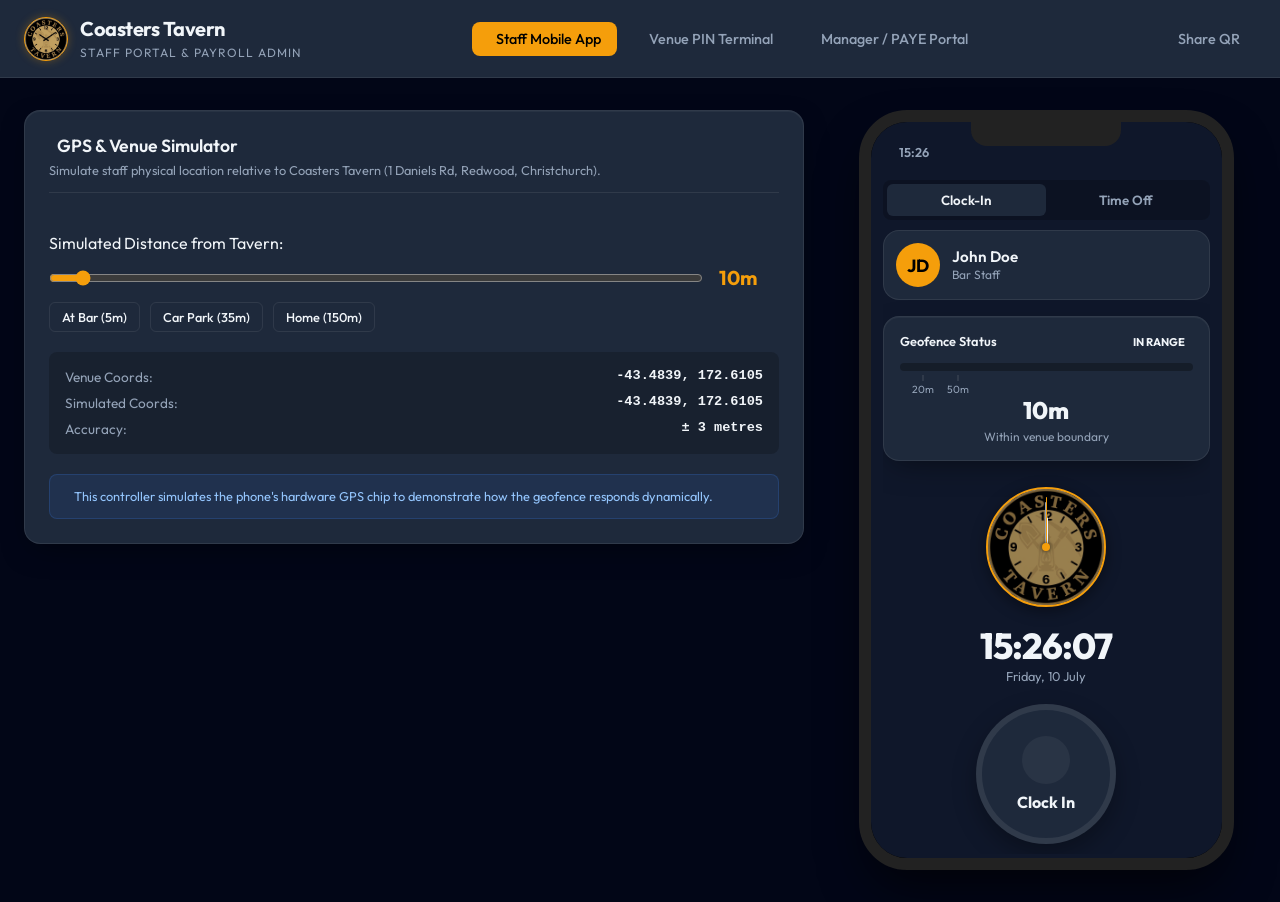
==== index.html @ 22254d17 "Deploy Option 1 logo with black bg, add logo_clean.jpg, and implement animated analog clock on mobil" ====
<!DOCTYPE html>
<html lang="en">
<head>
    <meta charset="UTF-8">
    <meta name="viewport" content="width=device-width, initial-scale=1.0">
    <title>Coasters Tavern - Shift Clock-In & PAYE Portal</title>
    <!-- Outfit Font for Modern Premium Feel -->
    <link rel="preconnect" href="https://fonts.googleapis.com">
    <link rel="preconnect" href="https://fonts.gstatic.com" crossorigin>
    <link href="https://fonts.googleapis.com/css2?family=Outfit:wght@300;400;500;600;700;800&display=swap" rel="stylesheet">
    <link rel="stylesheet" href="style.css">
    <!-- Lucide Icons for Clean Modern UI -->
    <script src="https://unpkg.com/lucide@latest"></script>
</head>
<body>
    <header class="app-header no-print">
        <div class="header-logo">
            <img src="logo.jpg" alt="Coasters Tavern Logo" class="header-logo-img">
            <div class="logo-text">
                <h1>Coasters Tavern</h1>
                <span>Staff Portal & Payroll Admin</span>
            </div>
        </div>
        <nav class="app-nav">
            <button class="nav-btn active" id="nav-btn-employee" onclick="switchView('employee')">
                <i data-lucide="smartphone"></i> Staff Mobile App
            </button>
            <button class="nav-btn" id="nav-btn-terminal" onclick="switchView('terminal')">
                <i data-lucide="tablet"></i> Venue PIN Terminal
            </button>
            <button class="nav-btn" id="nav-btn-admin" onclick="switchView('admin')">
                <i data-lucide="shield-check"></i> Manager / PAYE Portal
            </button>
        </nav>
        <div class="header-share">
            <button class="nav-btn btn-outline" id="share-btn" onclick="toggleShareQR(event)">
                <i data-lucide="qr-code"></i> Share QR
            </button>
            <div class="qr-dropdown card" id="share-qr-dropdown" style="display: none;">
                <h4>Portal QR Link</h4>
                <div class="qr-code-img-wrapper">
                    <img src="https://api.qrserver.com/v1/create-qr-code/?size=150x150&data=https://mrmegatronix.github.io/_ct-CLOCK/" alt="App QR Code">
                </div>
                <p>Scan to open portal on your mobile phone</p>
            </div>
        </div>
    </header>

    <main class="app-content">
        <!-- View 1: Staff Mobile App (Simulated Phone Viewport) -->
        <section id="employee-view" class="view-panel active no-print">
            <div class="simulation-layout">
                <!-- Left side: Simulation Controls -->
                <div class="sim-controls card">
                    <div class="card-header">
                        <h3><i data-lucide="sliders"></i> GPS & Venue Simulator</h3>
                        <p>Simulate staff physical location relative to Coasters Tavern (1 Daniels Rd, Redwood, Christchurch).</p>
                    </div>
                    <div class="control-group">
                        <label for="distance-slider">Simulated Distance from Tavern:</label>
                        <div class="slider-wrapper">
                            <input type="range" id="distance-slider" min="0" max="250" value="10" oninput="updateSimulatedLocation(this.value)">
                            <span id="slider-val">10m</span>
                        </div>
                        <div class="quick-positions">
                            <button class="btn btn-sm btn-outline" onclick="setQuickPosition(5)">At Bar (5m)</button>
                            <button class="btn btn-sm btn-outline" onclick="setQuickPosition(35)">Car Park (35m)</button>
                            <button class="btn btn-sm btn-outline" onclick="setQuickPosition(150)">Home (150m)</button>
                        </div>
                    </div>
                    <div class="location-details">
                        <div class="detail-row">
                            <span class="label">Venue Coords:</span>
                            <span class="value">-43.4839, 172.6105</span>
                        </div>
                        <div class="detail-row">
                            <span class="label">Simulated Coords:</span>
                            <span class="value" id="sim-coords">-43.4839, 172.6105</span>
                        </div>
                        <div class="detail-row">
                            <span class="label">Accuracy:</span>
                            <span class="value">± 3 metres</span>
                        </div>
                    </div>
                    <div class="sim-notice">
                        <i data-lucide="info"></i>
                        <p>This controller simulates the phone's hardware GPS chip to demonstrate how the geofence responds dynamically.</p>
                    </div>
                </div>

                <!-- Right side: Mobile Mockup -->
                <div class="phone-mockup">
                    <div class="phone-notch"></div>
                    <div class="phone-screen">
                        <div class="phone-header">
                            <span class="time-widget" id="phone-time">15:26</span>
                            <div class="status-icons">
                                <i data-lucide="wifi"></i>
                                <i data-lucide="battery"></i>
                            </div>
                        </div>

                        <!-- Phone Sub-views: Clock In vs Holiday Requests -->
                        <div class="phone-sub-nav">
                            <button class="sub-nav-btn active" id="sub-nav-clock" onclick="switchPhoneSubView('clock')">Clock-In</button>
                            <button class="sub-nav-btn" id="sub-nav-holiday" onclick="switchPhoneSubView('holiday')">Time Off</button>
                        </div>

                        <div class="phone-body">
                            <!-- Phone Subview: Clock In -->
                            <div id="phone-clock-subview" class="phone-sub-panel active">
                                <div class="profile-card">
                                    <div class="avatar">JD</div>
                                    <div class="profile-info">
                                        <h4>John Doe</h4>
                                        <p>Bar Staff</p>
                                    </div>
                                </div>

                                <!-- Dynamic Distance Indicator -->
                                <div class="distance-gauge card">
                                    <div class="gauge-header">
                                        <span>Geofence Status</span>
                                        <span class="badge" id="gauge-badge">In Range</span>
                                    </div>
                                    <div class="gauge-bar-container">
                                        <div class="gauge-bar" id="gauge-bar"></div>
                                        <div class="gauge-marker" style="left: 8%;">
                                            <span class="marker-label">20m</span>
                                        </div>
                                        <div class="gauge-marker" style="left: 20%;">
                                            <span class="marker-label">50m</span>
                                        </div>
                                    </div>
                                    <div class="distance-readout">
                                        <span class="distance-val" id="distance-readout-val">10m</span>
                                        <span class="distance-desc" id="distance-readout-desc">Within venue boundary</span>
                                    </div>
                                </div>

                                <!-- Main Clock Action -->
                                <div class="clock-action-container">
                                    <div class="analog-clock-wrapper">
                                        <div class="analog-clock">
                                            <img src="logo_clean.jpg" alt="Clock Face" class="analog-clock-face">
                                            <div class="analog-hand analog-hand-hour"></div>
                                            <div class="analog-hand analog-hand-minute"></div>
                                            <div class="analog-hand analog-hand-second"></div>
                                            <div class="analog-center"></div>
                                        </div>
                                    </div>
                                    <div class="digital-clock" id="live-time">15:26:07</div>
                                    <div class="digital-date" id="live-date">Friday, 10 July</div>
                                    
                                    <button class="btn-clock" id="clock-btn" onclick="toggleClock()">
                                        <div class="clock-icon-wrapper">
                                            <i data-lucide="power" size="32"></i>
                                        </div>
                                        <span id="clock-btn-text">Clock In</span>
                                    </button>

                                    <div class="shift-timer-display" id="shift-timer-display" style="display: none;">
                                        Shift Duration: <span id="shift-duration-val">00:00:00</span>
                                        <div class="break-controls" id="break-controls" style="margin-top: 10px;">
                                            <button class="btn btn-sm btn-outline" id="break-btn" onclick="toggleBreak()">
                                                <i data-lucide="coffee"></i> <span id="break-btn-text">Start Break</span>
                                            </button>
                                        </div>
                                    </div>
                                </div>

                                <!-- QR Code Sign-on Bypass -->
                                <div class="qr-bypass-section card" id="qr-bypass-card" style="display: none;">
                                    <div class="qr-bypass-header">
                                        <i data-lucide="qr-code"></i>
                                        <div>
                                            <h5>Location Flagged</h5>
                                            <p>Scan Tavern Bar QR to authorize clock-in</p>
                                        </div>
                                    </div>
                                    <button class="btn btn-sm btn-primary btn-block" onclick="simulateQRScan()">
                                        Scan Venue QR Code
                                    </button>
                                </div>
                            </div>

                            <!-- Phone Subview: Holiday Requests -->
                            <div id="phone-holiday-subview" class="phone-sub-panel">
                                <div class="phone-subview-header">
                                    <h3>Request Time Off</h3>
                                </div>
                                <form id="holiday-form" onsubmit="submitHolidayRequest(event)">
                                    <div class="form-group">
                                        <label for="holiday-start">Start Date</label>
                                        <input type="date" id="holiday-start" required min="2026-07-10">
                                    </div>
                                    <div class="form-group">
                                        <label for="holiday-end">End Date</label>
                                        <input type="date" id="holiday-end" required min="2026-07-10">
                                    </div>
                                    <div class="form-group">
                                        <label for="holiday-type">Leave Type</label>
                                        <select id="holiday-type">
                                            <option value="Annual Leave">Annual Leave</option>
                                            <option value="Sick Leave">Sick Leave</option>
                                            <option value="Unpaid Leave">Unpaid Leave</option>
                                        </select>
                                    </div>
                                    <div class="form-group">
                                        <label for="holiday-reason">Reason (Optional)</label>
                                        <textarea id="holiday-reason" rows="2" placeholder="Describe leave details..."></textarea>
                                    </div>
                                    <button type="submit" class="btn btn-primary btn-block">Submit Request</button>
                                </form>

                                <div class="phone-requests-list-container">
                                    <h4>Your Requests</h4>
                                    <div id="phone-requests-list" class="requests-list">
                                        <!-- Dynamic items -->
                                    </div>
                                </div>
                            </div>
                        </div>
                    </div>
                </div>
            </div>
        </section>

        <!-- View 2: Venue PIN Terminal (Phoneless Staff) -->
        <section id="terminal-view" class="view-panel no-print">
            <div class="terminal-container card">
                <div class="terminal-header">
                    <div class="terminal-logo">
                        <i data-lucide="tablet"></i>
                        <div>
                            <h2>Coasters Tavern</h2>
                            <span>Wall Terminal Clock-In</span>
                        </div>
                    </div>
                    <div class="terminal-status">
                        <span class="badge badge-success"><i data-lucide="check-circle-2"></i> Fixed Geofence Verified</span>
                    </div>
                </div>

                <div class="terminal-layout">
                    <!-- Keypad Input Area -->
                    <div class="keypad-section">
                        <div class="pin-display">
                            <input type="password" id="pin-input" readonly placeholder="ENTER PIN">
                        </div>
                        <div class="keypad-grid">
                            <button class="key-btn" onclick="appendPin('1')">1</button>
                            <button class="key-btn" onclick="appendPin('2')">2</button>
                            <button class="key-btn" onclick="appendPin('3')">3</button>
                            <button class="key-btn" onclick="appendPin('4')">4</button>
                            <button class="key-btn" onclick="appendPin('5')">5</button>
                            <button class="key-btn" onclick="appendPin('6')">6</button>
                            <button class="key-btn" onclick="appendPin('7')">7</button>
                            <button class="key-btn" onclick="appendPin('8')">8</button>
                            <button class="key-btn" onclick="appendPin('9')">9</button>
                            <button class="key-btn danger" onclick="clearPin()">C</button>
                            <button class="key-btn" onclick="appendPin('0')">0</button>
                            <button class="key-btn success" onclick="submitPin()"><i data-lucide="arrow-right"></i></button>
                        </div>
                    </div>

                    <!-- Right Side: Active Terminal Status / Roster -->
                    <div class="terminal-info">
                        <h3>Employee Quick Reference PINs</h3>
                        <div class="pin-reference-list" id="pin-ref-list">
                            <!-- Dynamic items -->
                        </div>
                        <div id="terminal-feedback" class="terminal-feedback">
                            <!-- Feedback alert message -->
                        </div>
                    </div>
                </div>
            </div>
        </section>

        <!-- View 3: Manager / PAYE Portal -->
        <section id="admin-view" class="view-panel">
            <!-- Summary Stats (No Print) -->
            <div class="stats-row no-print">
                <div class="stat-card card">
                    <div class="stat-icon info"><i data-lucide="users"></i></div>
                    <div class="stat-content">
                        <span class="stat-label">On Shift Now</span>
                        <h2 id="stat-on-shift">0</h2>
                    </div>
                </div>
                <div class="stat-card card text-danger">
                    <div class="stat-icon warning" id="stat-flagged-icon"><i data-lucide="alert-triangle"></i></div>
                    <div class="stat-content">
                        <span class="stat-label">Red Flagged Shifts</span>
                        <h2 id="stat-flagged">0</h2>
                    </div>
                </div>
                <div class="stat-card card">
                    <div class="stat-icon success"><i data-lucide="calendar"></i></div>
                    <div class="stat-content">
                        <span class="stat-label">Pending Holidays</span>
                        <h2 id="stat-holidays">0</h2>
                    </div>
                </div>
            </div>

            <!-- Tabbed Panel in Admin -->
            <div class="admin-tabs-container card">
                <div class="admin-tabs no-print">
                    <button class="admin-tab-btn active" id="tab-paye" onclick="switchAdminTab('paye')"><i data-lucide="dollar-sign"></i> PAYE Weekly Summary</button>
                    <button class="admin-tab-btn" id="tab-logs" onclick="switchAdminTab('logs')"><i data-lucide="history"></i> Geofence Clock-In Logs</button>
                    <button class="admin-tab-btn" id="tab-holidays" onclick="switchAdminTab('holidays')"><i data-lucide="calendar"></i> Holiday Approvals</button>
                </div>

                <!-- Admin Tab Content 1: PAYE Summary (Printable) -->
                <div id="admin-paye-panel" class="admin-tab-panel active">
                    <div class="panel-header no-print">
                        <div>
                            <h3>PAYE Employee Weekly Timesheet Summary</h3>
                            <p>End of week report showing aggregated regular and overtime hours, gross earnings, and PAYE tax deductions.</p>
                        </div>
                        <div class="actions">
                            <button class="btn btn-outline" onclick="window.print()"><i data-lucide="printer"></i> PDF Summary</button>
                            <button class="btn btn-primary" onclick="exportToCSV()"><i data-lucide="download"></i> Export CSV</button>
                        </div>
                    </div>

                    <!-- Printable Invoice Header -->
                    <div class="print-only-header">
                        <h2>Coasters Tavern - PAYE Payroll Summary</h2>
                        <p><strong>Location:</strong> 1 Daniels Road Redwood, Christchurch, New Zealand</p>
                        <p><strong>Report Date:</strong> Friday, 10 July 2026</p>
                        <hr>
                    </div>

                    <div class="table-responsive">
                        <table class="report-table" id="paye-table">
                            <thead>
                                <tr>
                                    <th>Employee</th>
                                    <th>Role</th>
                                    <th>Clock-In Method</th>
                                    <th>Normal Hours</th>
                                    <th>Overtime (1.5x)</th>
                                    <th>Total Hours</th>
                                    <th>Gross Pay ($)</th>
                                    <th>PAYE Tax ($)</th>
                                    <th>Net Pay ($)</th>
                                </tr>
                            </thead>
                            <tbody id="paye-table-body">
                                <!-- Dynamic rows -->
                            </tbody>
                        </table>
                    </div>
                </div>

                <!-- Admin Tab Content 2: Geofence Logs -->
                <div id="admin-logs-panel" class="admin-tab-panel">
                    <div class="panel-header no-print">
                        <div>
                            <h3>Geofence Clock-In Logs</h3>
                            <p>Chronological audit log of all clock-in attempts and their GPS accuracy verification status.</p>
                        </div>
                    </div>
                    <div class="table-responsive">
                        <table class="report-table">
                            <thead>
                                <tr>
                                    <th>Date</th>
                                    <th>Employee</th>
                                    <th>Event</th>
                                    <th>Method</th>
                                    <th>Distance</th>
                                    <th>Coordinates</th>
                                    <th>Geofence Status</th>
                                    <th>Actions</th>
                                </tr>
                            </thead>
                            <tbody id="logs-table-body">
                                <!-- Dynamic rows -->
                            </tbody>
                        </table>
                    </div>
                </div>

                <!-- Admin Tab Content 3: Holiday Approvals -->
                <div id="admin-holidays-panel" class="admin-tab-panel">
                    <div class="panel-header no-print">
                        <div>
                            <h3>Staff Leave Requests</h3>
                            <p>Approve or deny submitted staff holiday, sick, and unpaid leave requests.</p>
                        </div>
                    </div>
                    <div class="table-responsive">
                        <table class="report-table">
                            <thead>
                                <tr>
                                    <th>Submit Date</th>
                                    <th>Employee</th>
                                    <th>Role</th>
                                    <th>Leave Type</th>
                                    <th>Dates</th>
                                    <th>Total Days</th>
                                    <th>Reason</th>
                                    <th>Status</th>
                                    <th class="no-print">Approval Action</th>
                                </tr>
                            </thead>
                            <tbody id="holidays-table-body">
                                <!-- Dynamic rows -->
                            </tbody>
                        </table>
                    </div>
                </div>
            </div>
        </section>
    </main>

    <!-- Scanner Mock Modal Overlay -->
    <div id="qr-modal" class="modal no-print">
        <div class="modal-content">
            <div class="modal-header">
                <h3>Scanning Venue QR Code...</h3>
                <button class="close-btn" onclick="closeQRModal()">&times;</button>
            </div>
            <div class="modal-body text-center">
                <div class="qr-camera-feed">
                    <div class="scanner-laser"></div>
                    <i data-lucide="qr-code" size="80" class="qr-placeholder"></i>
                </div>
                <p>Align the Coasters Tavern Counter QR code within the frame to authorize clock-in.</p>
                <div class="alert alert-success" id="qr-success-message" style="display: none;">
                    <i data-lucide="check-circle-2"></i> QR Code Successfully Scanned! Location Verified.
                </div>
            </div>
        </div>
    </div>

    <!-- Main Logic script -->
    <script src="app.js"></script>
</body>
</html>
---- style.css ----
/* ==========================================================================
   Coasters Tavern Shift Clock-in Style Sheets (Premium Vanilla CSS)
   ========================================================================== */

/* Design Tokens & Theme Variables */
:root {
    --font-sans: 'Outfit', -apple-system, BlinkMacSystemFont, "Segoe UI", Roboto, sans-serif;
    
    /* Tavern Color Palette */
    --color-bg-main: #0f172a;       /* Deep Slate Blue */
    --color-bg-card: #1e293b;       /* Medium Slate */
    --color-bg-darker: #020617;     /* Almost Black */
    --color-text-main: #f1f5f9;     /* Off White */
    --color-text-muted: #94a3b8;    /* Slate Gray */
    
    /* Branding Accent (Tavern Amber/Gold) */
    --color-primary: #f59e0b;       /* Amber Gold */
    --color-primary-hover: #d97706; /* Darker Gold */
    --color-primary-rgb: 245, 158, 11;
    
    /* Status Colors */
    --color-success: #10b981;       /* Emerald (Green for <= 20m) */
    --color-warning: #f97316;       /* Orange (for 21m - 50m) */
    --color-danger: #ef4444;        /* Rose Red (for > 50m) */
    --color-info: #3b82f6;          /* Blue */
    
    /* Borders & Shadows */
    --border-radius-sm: 8px;
    --border-radius-md: 16px;
    --border-radius-lg: 24px;
    --border-radius-xl: 36px;
    --border-color: rgba(255, 255, 255, 0.08);
    --shadow-premium: 0 10px 30px -10px rgba(0, 0, 0, 0.5), 
                      0 1px 1px 0 rgba(255, 255, 255, 0.05) inset;
}

/* Global Reset */
* {
    box-sizing: border-box;
    margin: 0;
    padding: 0;
}

body {
    font-family: var(--font-sans);
    background-color: var(--color-bg-darker);
    color: var(--color-text-main);
    min-height: 100vh;
    display: flex;
    flex-direction: column;
    overflow-x: hidden;
}

/* Typography */
h1, h2, h3, h4, h5, h6 {
    font-weight: 600;
    line-height: 1.25;
}

p {
    color: var(--color-text-muted);
    font-size: 0.95rem;
    line-height: 1.5;
}

/* Buttons */
.btn {
    display: inline-flex;
    align-items: center;
    justify-content: center;
    gap: 8px;
    font-family: var(--font-sans);
    font-weight: 500;
    font-size: 0.9rem;
    padding: 10px 20px;
    border-radius: var(--border-radius-sm);
    border: none;
    cursor: pointer;
    transition: all 0.2s cubic-bezier(0.4, 0, 0.2, 1);
}

.btn-primary {
    background-color: var(--color-primary);
    color: #000;
}

.btn-primary:hover {
    background-color: var(--color-primary-hover);
    transform: translateY(-1px);
}

.btn-outline {
    background-color: transparent;
    color: var(--color-text-main);
    border: 1px solid var(--border-color);
}

.btn-outline:hover {
    background-color: rgba(255, 255, 255, 0.05);
    border-color: var(--color-text-muted);
}

.btn-block {
    width: 100%;
}

.btn-sm {
    padding: 6px 12px;
    font-size: 0.8rem;
    border-radius: 6px;
}

/* Forms */
.form-group {
    margin-bottom: 16px;
}

.form-group label {
    display: block;
    font-size: 0.85rem;
    font-weight: 500;
    color: var(--color-text-muted);
    margin-bottom: 6px;
}

.form-group input, 
.form-group select, 
.form-group textarea {
    width: 100%;
    background-color: rgba(0, 0, 0, 0.2);
    border: 1px solid var(--border-color);
    border-radius: var(--border-radius-sm);
    color: var(--color-text-main);
    padding: 10px 14px;
    font-family: var(--font-sans);
    font-size: 0.95rem;
    transition: border-color 0.2s;
}

.form-group input:focus, 
.form-group select:focus, 
.form-group textarea:focus {
    outline: none;
    border-color: var(--color-primary);
}

/* Header & Navigation */
.app-header {
    background-color: var(--color-bg-card);
    border-bottom: 1px solid var(--border-color);
    padding: 16px 24px;
    display: flex;
    align-items: center;
    justify-content: space-between;
    position: sticky;
    top: 0;
    z-index: 100;
}

.header-logo {
    display: flex;
    align-items: center;
    gap: 12px;
}

.header-logo-img {
    width: 44px;
    height: 44px;
    border-radius: 50%;
    border: 1.5px solid var(--color-primary);
    object-fit: cover;
    box-shadow: 0 0 10px rgba(245, 158, 11, 0.3);
}

.logo-text h1 {
    font-size: 1.25rem;
    font-weight: 700;
    letter-spacing: -0.5px;
}

.logo-text span {
    font-size: 0.75rem;
    color: var(--color-text-muted);
    text-transform: uppercase;
    letter-spacing: 1px;
}

.app-nav {
    display: flex;
    gap: 8px;
}

.nav-btn {
    background: transparent;
    border: none;
    color: var(--color-text-muted);
    font-family: var(--font-sans);
    font-weight: 500;
    font-size: 0.9rem;
    padding: 8px 16px;
    border-radius: var(--border-radius-sm);
    cursor: pointer;
    display: flex;
    align-items: center;
    gap: 8px;
    transition: all 0.2s;
}

.nav-btn:hover {
    color: var(--color-text-main);
    background-color: rgba(255, 255, 255, 0.04);
}

.nav-btn.active {
    color: #000;
    background-color: var(--color-primary);
}

/* Main Layout Grid */
.app-content {
    flex: 1;
    padding: 32px 24px;
    max-width: 1400px;
    width: 100%;
    margin: 0 auto;
}

/* Panels */
.view-panel {
    display: none;
}

.view-panel.active {
    display: block;
    animation: fadeIn 0.4s ease-out;
}

@keyframes fadeIn {
    from { opacity: 0; transform: translateY(10px); }
    to { opacity: 1; transform: translateY(0); }
}

/* Card Styling */
.card {
    background-color: var(--color-bg-card);
    border: 1px solid var(--border-color);
    border-radius: var(--border-radius-md);
    padding: 24px;
    box-shadow: var(--shadow-premium);
}

.card-header {
    margin-bottom: 20px;
    border-bottom: 1px solid var(--border-color);
    padding-bottom: 12px;
}

.card-header h3 {
    display: flex;
    align-items: center;
    gap: 8px;
    font-size: 1.1rem;
}

.card-header p {
    font-size: 0.8rem;
    margin-top: 4px;
}

/* ==========================================================================
   VIEW 1: STAFF MOBILE SIMULATOR
   ========================================================================== */
.simulation-layout {
    display: grid;
    grid-template-columns: 1fr 420px;
    gap: 32px;
    align-items: start;
}

@media (max-width: 900px) {
    .simulation-layout {
        grid-template-columns: 1fr;
    }
}

/* Left side simulation controls */
.sim-controls {
    display: flex;
    flex-direction: column;
    gap: 20px;
}

.slider-wrapper {
    display: flex;
    align-items: center;
    gap: 16px;
    margin: 12px 0;
}

.slider-wrapper input[type="range"] {
    flex: 1;
    accent-color: var(--color-primary);
    cursor: pointer;
}

#slider-val {
    font-size: 1.25rem;
    font-weight: 700;
    min-width: 60px;
    color: var(--color-primary);
}

.quick-positions {
    display: flex;
    gap: 10px;
}

.location-details {
    background-color: rgba(0, 0, 0, 0.2);
    border-radius: var(--border-radius-sm);
    padding: 16px;
    display: flex;
    flex-direction: column;
    gap: 8px;
}

.detail-row {
    display: flex;
    justify-content: space-between;
    font-size: 0.85rem;
}

.detail-row .label {
    color: var(--color-text-muted);
}

.detail-row .value {
    font-family: monospace;
    font-weight: 600;
}

.sim-notice {
    display: flex;
    gap: 12px;
    background-color: rgba(59, 130, 246, 0.1);
    border: 1px solid rgba(59, 130, 246, 0.2);
    padding: 12px;
    border-radius: var(--border-radius-sm);
    color: #93c5fd;
    font-size: 0.8rem;
}

.sim-notice p {
    color: #93c5fd;
    font-size: 0.8rem;
}

/* Phone Viewport Container */
.phone-mockup {
    width: 375px;
    height: 760px;
    background-color: #000;
    border: 12px solid #222;
    border-radius: 48px;
    box-shadow: 0 25px 50px -12px rgba(0, 0, 0, 0.7);
    margin: 0 auto;
    position: relative;
    overflow: hidden;
    display: flex;
    flex-direction: column;
}

.phone-notch {
    position: absolute;
    top: 0;
    left: 50%;
    transform: translateX(-50%);
    width: 150px;
    height: 24px;
    background-color: #222;
    border-bottom-left-radius: 16px;
    border-bottom-right-radius: 16px;
    z-index: 10;
}

.phone-screen {
    flex: 1;
    background-color: var(--color-bg-main);
    display: flex;
    flex-direction: column;
    padding: 12px;
    font-size: 14px;
}

.phone-header {
    height: 36px;
    display: flex;
    justify-content: space-between;
    align-items: center;
    padding: 0 16px;
    color: var(--color-text-muted);
    font-size: 0.8rem;
    font-weight: 600;
}

.status-icons {
    display: flex;
    gap: 6px;
}

/* Sub Navigation inside Phone */
.phone-sub-nav {
    display: grid;
    grid-template-columns: 1fr 1fr;
    background-color: rgba(0, 0, 0, 0.2);
    border-radius: var(--border-radius-sm);
    padding: 4px;
    margin: 10px 0;
}

.sub-nav-btn {
    background: transparent;
    border: none;
    color: var(--color-text-muted);
    font-family: var(--font-sans);
    font-weight: 600;
    padding: 8px;
    border-radius: 6px;
    cursor: pointer;
    transition: all 0.2s;
}

.sub-nav-btn.active {
    background-color: var(--color-bg-card);
    color: var(--color-text-main);
}

.phone-body {
    flex: 1;
    overflow-y: auto;
    display: flex;
    flex-direction: column;
    gap: 16px;
}

/* Hide scrollbars inside phone screen */
.phone-body::-webkit-scrollbar {
    display: none;
}

.phone-sub-panel {
    display: none;
    flex-direction: column;
    gap: 16px;
    height: 100%;
}

.phone-sub-panel.active {
    display: flex;
    animation: fadeIn 0.2s ease-out;
}

/* Profile header in phone */
.profile-card {
    display: flex;
    align-items: center;
    gap: 12px;
    background-color: var(--color-bg-card);
    border-radius: var(--border-radius-md);
    padding: 12px;
    border: 1px solid var(--border-color);
}

.avatar {
    width: 44px;
    height: 44px;
    border-radius: 50%;
    background-color: var(--color-primary);
    color: #000;
    font-weight: 700;
    font-size: 1.1rem;
    display: flex;
    align-items: center;
    justify-content: center;
}

.profile-info h4 {
    font-size: 0.95rem;
}

.profile-info p {
    font-size: 0.75rem;
}

/* Geofence Status Meter */
.distance-gauge {
    padding: 16px;
}

.gauge-header {
    display: flex;
    justify-content: space-between;
    font-size: 0.8rem;
    font-weight: 600;
    margin-bottom: 12px;
}

.badge {
    padding: 2px 8px;
    border-radius: 12px;
    font-size: 0.7rem;
    text-transform: uppercase;
    font-weight: 700;
}

.badge-success { background-color: rgba(16, 185, 129, 0.2); color: var(--color-success); }
.badge-warning { background-color: rgba(249, 115, 22, 0.2); color: var(--color-warning); }
.badge-danger { background-color: rgba(239, 68, 68, 0.2); color: var(--color-danger); }

.gauge-bar-container {
    height: 8px;
    background-color: rgba(0, 0, 0, 0.3);
    border-radius: 4px;
    position: relative;
    margin-bottom: 24px;
}

.gauge-bar {
    height: 100%;
    width: 10%; /* dynamic */
    border-radius: 4px;
    transition: width 0.3s cubic-bezier(0.4, 0, 0.2, 1), background-color 0.3s;
}

.gauge-marker {
    position: absolute;
    top: 12px;
    transform: translateX(-50%);
    width: 2px;
    height: 6px;
    background-color: var(--border-color);
}

.marker-label {
    position: absolute;
    top: 8px;
    left: 50%;
    transform: translateX(-50%);
    font-size: 0.65rem;
    color: var(--color-text-muted);
}

.distance-readout {
    display: flex;
    flex-direction: column;
    align-items: center;
    gap: 4px;
}

.distance-val {
    font-size: 1.5rem;
    font-weight: 800;
}

.distance-desc {
    font-size: 0.75rem;
    color: var(--color-text-muted);
}

/* Clock In Button Actions */
.clock-action-container {
    display: flex;
    flex-direction: column;
    align-items: center;
    margin: 10px 0;
}

.digital-clock {
    font-size: 2.25rem;
    font-weight: 800;
    letter-spacing: -1px;
}

.digital-date {
    font-size: 0.8rem;
    color: var(--color-text-muted);
    margin-bottom: 20px;
}

.btn-clock {
    width: 140px;
    height: 140px;
    border-radius: 50%;
    background-color: var(--color-bg-card);
    border: 6px solid var(--border-color);
    color: var(--color-text-main);
    font-family: var(--font-sans);
    font-weight: 700;
    font-size: 1rem;
    cursor: pointer;
    display: flex;
    flex-direction: column;
    align-items: center;
    justify-content: center;
    gap: 8px;
    box-shadow: 0 10px 25px rgba(0,0,0,0.3);
    transition: all 0.3s cubic-bezier(0.4, 0, 0.2, 1);
}

.clock-icon-wrapper {
    display: flex;
    align-items: center;
    justify-content: center;
    width: 48px;
    height: 48px;
    border-radius: 50%;
    background-color: rgba(255,255,255,0.05);
    transition: all 0.3s;
}

.btn-clock:hover {
    transform: scale(1.04);
}

.btn-clock.active {
    border-color: var(--color-success);
    box-shadow: 0 0 30px rgba(16, 185, 129, 0.2);
}

.btn-clock.active .clock-icon-wrapper {
    background-color: rgba(16, 185, 129, 0.15);
    color: var(--color-success);
}

.btn-clock.flagged {
    border-color: var(--color-danger);
    box-shadow: 0 0 30px rgba(239, 68, 68, 0.2);
}

.btn-clock.flagged .clock-icon-wrapper {
    background-color: rgba(239, 68, 68, 0.15);
    color: var(--color-danger);
}

.shift-timer-display {
    margin-top: 16px;
    font-size: 0.8rem;
    color: var(--color-text-muted);
}

.shift-timer-display span {
    color: var(--color-text-main);
    font-weight: 600;
}

/* QR Bypass Card styling */
.qr-bypass-section {
    padding: 12px;
    border: 1px dashed var(--color-danger);
    background-color: rgba(239, 68, 68, 0.03);
}

.qr-bypass-header {
    display: flex;
    gap: 12px;
    align-items: center;
    margin-bottom: 12px;
    color: var(--color-danger);
}

.qr-bypass-header h5 {
    font-size: 0.85rem;
}

.qr-bypass-header p {
    font-size: 0.7rem;
    color: var(--color-text-muted);
}

/* Phone view headers & items */
.phone-subview-header {
    margin-top: 8px;
}

.requests-list {
    display: flex;
    flex-direction: column;
    gap: 8px;
    max-height: 180px;
    overflow-y: auto;
}

.request-item {
    background-color: rgba(255, 255, 255, 0.03);
    border: 1px solid var(--border-color);
    border-radius: var(--border-radius-sm);
    padding: 10px;
    display: flex;
    justify-content: space-between;
    align-items: center;
    font-size: 0.75rem;
}

.request-item-details {
    display: flex;
    flex-direction: column;
    gap: 2px;
}

.request-item-details strong {
    color: var(--color-text-main);
}

/* ==========================================================================
   VIEW 2: WALL PIN TERMINAL
   ========================================================================== */
.terminal-container {
    max-width: 800px;
    margin: 40px auto;
}

.terminal-header {
    display: flex;
    justify-content: space-between;
    align-items: center;
    border-bottom: 1px solid var(--border-color);
    padding-bottom: 20px;
    margin-bottom: 24px;
}

.terminal-logo {
    display: flex;
    align-items: center;
    gap: 16px;
}

.terminal-logo i {
    width: 48px;
    height: 48px;
    background-color: rgba(255, 255, 255, 0.05);
    display: flex;
    align-items: center;
    justify-content: center;
    border-radius: var(--border-radius-sm);
}

.terminal-layout {
    display: grid;
    grid-template-columns: 1fr 1fr;
    gap: 32px;
}

@media (max-width: 700px) {
    .terminal-layout {
        grid-template-columns: 1fr;
    }
}

.pin-display {
    margin-bottom: 16px;
}

.pin-display input {
    width: 100%;
    height: 60px;
    font-size: 1.75rem;
    text-align: center;
    letter-spacing: 12px;
    background-color: rgba(0, 0, 0, 0.3);
    border: 2px solid var(--border-color);
    border-radius: var(--border-radius-sm);
    color: var(--color-primary);
    font-weight: 700;
}

.keypad-grid {
    display: grid;
    grid-template-columns: repeat(3, 1fr);
    gap: 12px;
}

.key-btn {
    height: 64px;
    background-color: rgba(255, 255, 255, 0.03);
    border: 1px solid var(--border-color);
    border-radius: var(--border-radius-sm);
    color: var(--color-text-main);
    font-size: 1.5rem;
    font-weight: 600;
    cursor: pointer;
    font-family: var(--font-sans);
    transition: all 0.1s;
    display: flex;
    align-items: center;
    justify-content: center;
}

.key-btn:active {
    background-color: rgba(255, 255, 255, 0.1);
    transform: scale(0.96);
}

.key-btn.danger {
    color: var(--color-danger);
}

.key-btn.success {
    background-color: var(--color-success);
    color: #000;
}

.pin-reference-list {
    background-color: rgba(0, 0, 0, 0.2);
    border-radius: var(--border-radius-sm);
    padding: 16px;
    margin-top: 12px;
}

.pin-ref-item {
    display: flex;
    justify-content: space-between;
    font-size: 0.9rem;
    padding: 8px 0;
    border-bottom: 1px solid rgba(255, 255, 255, 0.04);
}

.pin-ref-item:last-child {
    border-bottom: none;
}

.pin-ref-item strong {
    color: var(--color-primary);
    font-family: monospace;
    font-size: 1rem;
}

.terminal-feedback {
    margin-top: 24px;
}

.alert {
    padding: 12px 16px;
    border-radius: var(--border-radius-sm);
    font-size: 0.85rem;
    display: flex;
    align-items: center;
    gap: 8px;
    margin-top: 12px;
}

.alert-success {
    background-color: rgba(16, 185, 129, 0.1);
    border: 1px solid rgba(16, 185, 129, 0.2);
    color: #a7f3d0;
}

.alert-danger {
    background-color: rgba(239, 68, 68, 0.1);
    border: 1px solid rgba(239, 68, 68, 0.2);
    color: #fca5a5;
}

/* ==========================================================================
   VIEW 3: MANAGER / PAYE PORTAL
   ========================================================================== */
.stats-row {
    display: grid;
    grid-template-columns: repeat(auto-fit, minmax(280px, 1fr));
    gap: 20px;
    margin-bottom: 24px;
}

.stat-card {
    display: flex;
    align-items: center;
    gap: 20px;
}

.stat-icon {
    width: 52px;
    height: 52px;
    border-radius: var(--border-radius-sm);
    display: flex;
    align-items: center;
    justify-content: center;
    font-size: 1.25rem;
}

.stat-icon.info { background-color: rgba(59, 130, 246, 0.1); color: var(--color-info); }
.stat-icon.warning { background-color: rgba(239, 68, 68, 0.1); color: var(--color-danger); }
.stat-icon.success { background-color: rgba(16, 185, 129, 0.1); color: var(--color-success); }

.stat-content {
    display: flex;
    flex-direction: column;
}

.stat-label {
    font-size: 0.8rem;
    color: var(--color-text-muted);
    text-transform: uppercase;
    letter-spacing: 0.5px;
}

.stat-content h2 {
    font-size: 1.75rem;
    font-weight: 700;
}

.admin-tabs {
    display: flex;
    border-bottom: 1px solid var(--border-color);
    margin-bottom: 24px;
    overflow-x: auto;
}

.admin-tab-btn {
    background: transparent;
    border: none;
    color: var(--color-text-muted);
    font-family: var(--font-sans);
    font-weight: 600;
    font-size: 0.95rem;
    padding: 12px 24px;
    cursor: pointer;
    border-bottom: 3px solid transparent;
    display: flex;
    align-items: center;
    gap: 8px;
    transition: all 0.2s;
    white-space: nowrap;
}

.admin-tab-btn:hover {
    color: var(--color-text-main);
}

.admin-tab-btn.active {
    color: var(--color-primary);
    border-bottom-color: var(--color-primary);
}

.admin-tab-panel {
    display: none;
}

.admin-tab-panel.active {
    display: block;
}

.panel-header {
    display: flex;
    justify-content: space-between;
    align-items: flex-start;
    margin-bottom: 20px;
    gap: 16px;
}

.panel-header .actions {
    display: flex;
    gap: 10px;
}

/* Tables */
.table-responsive {
    width: 100%;
    overflow-x: auto;
}

.report-table {
    width: 100%;
    border-collapse: collapse;
    text-align: left;
    font-size: 0.9rem;
}

.report-table th {
    background-color: rgba(255, 255, 255, 0.02);
    border-bottom: 2px solid var(--border-color);
    color: var(--color-text-muted);
    font-weight: 600;
    padding: 14px 16px;
}

.report-table td {
    padding: 14px 16px;
    border-bottom: 1px solid var(--border-color);
    color: var(--color-text-main);
}

.report-table tbody tr:hover {
    background-color: rgba(255, 255, 255, 0.01);
}

/* Status dots & red flags */
.status-pill {
    display: inline-flex;
    align-items: center;
    gap: 6px;
    font-size: 0.8rem;
    font-weight: 600;
}

.status-dot {
    width: 8px;
    height: 8px;
    border-radius: 50%;
}

.status-dot.green { background-color: var(--color-success); box-shadow: 0 0 8px var(--color-success); }
.status-dot.orange { background-color: var(--color-warning); box-shadow: 0 0 8px var(--color-warning); }
.status-dot.red { background-color: var(--color-danger); box-shadow: 0 0 8px var(--color-danger); }

/* ==========================================================================
   MODALS
   ========================================================================== */
.modal {
    position: fixed;
    top: 0;
    left: 0;
    width: 100%;
    height: 100%;
    background-color: rgba(0, 0, 0, 0.85);
    z-index: 200;
    display: flex;
    align-items: center;
    justify-content: center;
    opacity: 0;
    pointer-events: none;
    transition: opacity 0.3s;
}

.modal.active {
    opacity: 1;
    pointer-events: auto;
}

.modal-content {
    background-color: var(--color-bg-card);
    border: 1px solid var(--border-color);
    border-radius: var(--border-radius-md);
    width: 90%;
    max-width: 440px;
    padding: 24px;
    position: relative;
    animation: modalSlide 0.3s cubic-bezier(0.16, 1, 0.3, 1);
}

@keyframes modalSlide {
    from { transform: translateY(20px); }
    to { transform: translateY(0); }
}

.modal-header {
    display: flex;
    justify-content: space-between;
    align-items: center;
    margin-bottom: 20px;
}

.close-btn {
    background: transparent;
    border: none;
    font-size: 1.5rem;
    color: var(--color-text-muted);
    cursor: pointer;
}

.close-btn:hover {
    color: var(--color-text-main);
}

.text-center {
    text-align: center;
}

.qr-camera-feed {
    width: 100%;
    height: 220px;
    background-color: #000;
    border-radius: var(--border-radius-sm);
    position: relative;
    overflow: hidden;
    display: flex;
    align-items: center;
    justify-content: center;
    margin-bottom: 20px;
    border: 1px solid var(--border-color);
}

.qr-placeholder {
    color: rgba(255,255,255,0.15);
    animation: qrPulse 2s infinite ease-in-out;
}

@keyframes qrPulse {
    0% { transform: scale(1); opacity: 0.5; }
    50% { transform: scale(1.05); opacity: 0.8; }
    100% { transform: scale(1); opacity: 0.5; }
}

.scanner-laser {
    position: absolute;
    top: 10%;
    left: 0;
    width: 100%;
    height: 2px;
    background-color: var(--color-danger);
    box-shadow: 0 0 8px var(--color-danger);
    animation: scanAnimation 2s infinite linear;
}

@keyframes scanAnimation {
    0% { top: 10%; }
    50% { top: 90%; }
    100% { top: 10%; }
}

/* Share QR dropdown positioning */
.header-share {
    position: relative;
}

.qr-dropdown {
    position: absolute;
    top: calc(100% + 12px);
    right: 0;
    width: 220px;
    padding: 16px;
    z-index: 150;
    text-align: center;
    background-color: var(--color-bg-card);
    border: 1px solid var(--border-color);
    box-shadow: 0 10px 25px rgba(0, 0, 0, 0.6);
    animation: fadeIn 0.2s ease-out;
}

.qr-dropdown h4 {
    font-size: 0.9rem;
    margin-bottom: 10px;
    color: var(--color-primary);
}

.qr-dropdown p {
    font-size: 0.75rem;
    color: var(--color-text-muted);
    margin-top: 8px;
    line-height: 1.3;
}

.qr-code-img-wrapper {
    background-color: #fff;
    padding: 8px;
    border-radius: var(--border-radius-sm);
    display: inline-block;
    width: 140px;
    height: 140px;
}

.qr-code-img-wrapper img {
    width: 100%;
    height: 100%;
    display: block;
}

/* Animated Analog Clock Widget */
.analog-clock-wrapper {
    margin-bottom: 16px;
    display: flex;
    justify-content: center;
}

.analog-clock {
    position: relative;
    width: 120px;
    height: 120px;
    border-radius: 50%;
    border: 2px solid var(--color-primary);
    background-color: #000;
    box-shadow: 0 4px 15px rgba(0, 0, 0, 0.4);
    overflow: hidden;
}

.analog-clock-face {
    width: 100%;
    height: 100%;
    object-fit: cover;
    opacity: 0.8;
}

.analog-hand {
    position: absolute;
    bottom: 50%;
    left: 50%;
    background-color: var(--color-text-main);
    border-radius: 2px;
    transform-origin: bottom center;
}

.analog-hand-hour {
    width: 3px;
    height: 30px;
    margin-left: -1.5px;
    background-color: var(--color-text-main);
    animation: rotateHand 12s linear infinite;
}

.analog-hand-minute {
    width: 2px;
    height: 45px;
    margin-left: -1px;
    background-color: var(--color-text-muted);
    animation: rotateHand 1s linear infinite;
}

.analog-hand-second {
    width: 1px;
    height: 50px;
    margin-left: -0.5px;
    background-color: var(--color-primary);
    animation: rotateHand 0.1s linear infinite;
}

.analog-center {
    position: absolute;
    top: 50%;
    left: 50%;
    width: 8px;
    height: 8px;
    margin-top: -4px;
    margin-left: -4px;
    background-color: var(--color-primary);
    border-radius: 50%;
    box-shadow: 0 0 4px rgba(0, 0, 0, 0.8);
}

@keyframes rotateHand {
    from { transform: rotate(0deg); }
    to { transform: rotate(360deg); }
}

/* Print Only Styles */
.print-only-header {
    display: none;
}

@media print {
    .no-print {
        display: none !important;
    }
    
    body {
        background-color: #fff !important;
        color: #000 !important;
        font-size: 11pt !important;
    }
    
    .app-content {
        padding: 0 !important;
        max-width: 100% !important;
    }
    
    .view-panel {
        display: none !important;
    }
    
    #admin-view.view-panel {
        display: block !important;
    }
    
    #admin-paye-panel.admin-tab-panel {
        display: block !important;
    }
    
    .admin-tabs-container {
        border: none !important;
        background: transparent !important;
        padding: 0 !important;
        box-shadow: none !important;
    }
    
    .print-only-header {
        display: block !important;
        margin-bottom: 30px;
        color: #000 !important;
    }
    
    .print-only-header h2 {
        font-size: 18pt !important;
        font-weight: bold;
    }
    
    .report-table {
        color: #000 !important;
        width: 100% !important;
    }
    
    .report-table th {
        background-color: #f1f5f9 !important;
        border-bottom: 2px solid #000 !important;
        color: #000 !important;
    }
    
    .report-table td {
        border-bottom: 1px solid #e2e8f0 !important;
        color: #000 !important;
    }
}
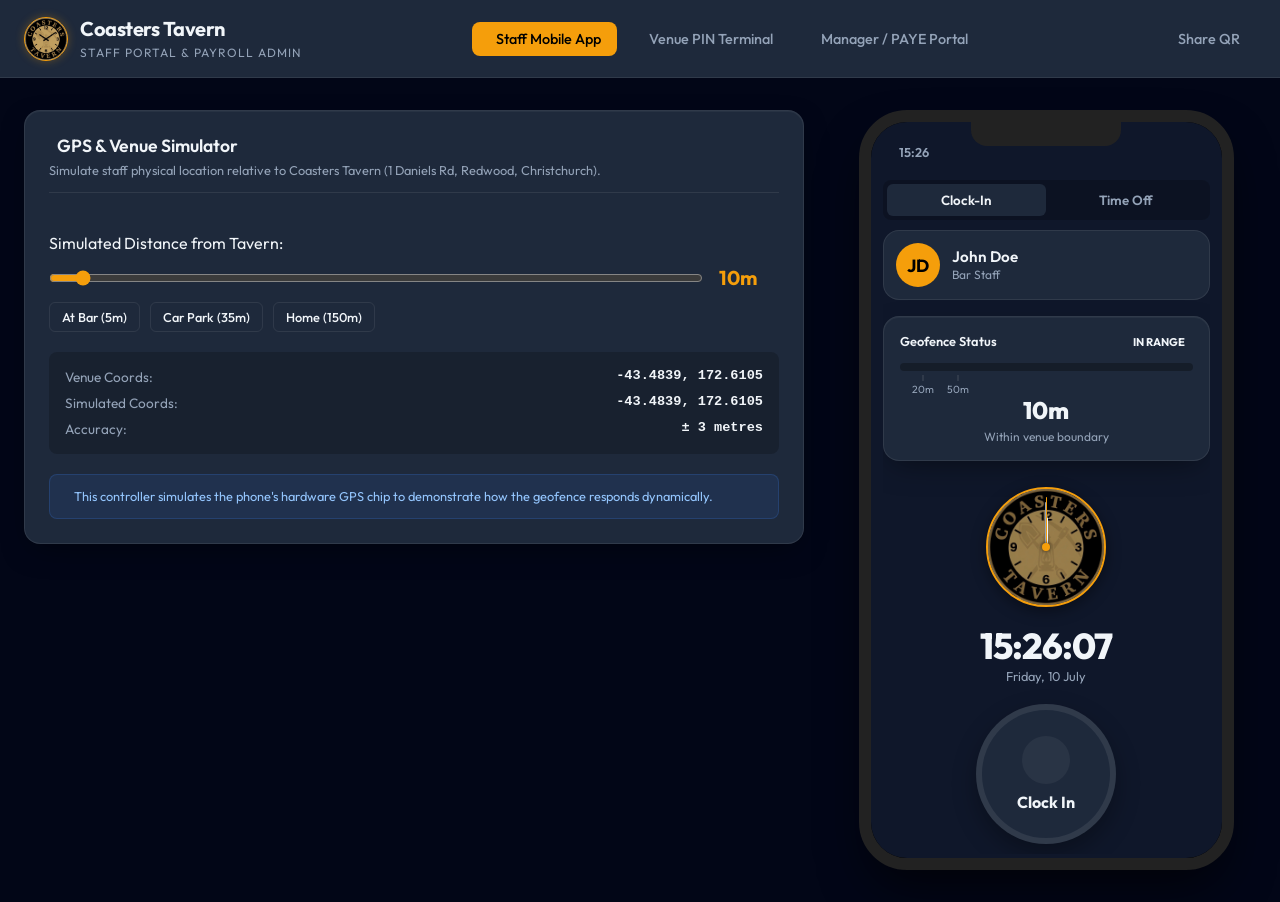
==== commit 511bb6b3: "Replace logo JPG files with transparent PNG versions to remove white backgrounds" ====
--- a/index.html
+++ b/index.html
@@ -15,7 +15,7 @@
 <body>
     <header class="app-header no-print">
         <div class="header-logo">
-            <img src="logo.jpg" alt="Coasters Tavern Logo" class="header-logo-img">
+            <img src="logo.png" alt="Coasters Tavern Logo" class="header-logo-img">
             <div class="logo-text">
                 <h1>Coasters Tavern</h1>
                 <span>Staff Portal & Payroll Admin</span>
@@ -142,7 +142,7 @@
                                 <div class="clock-action-container">
                                     <div class="analog-clock-wrapper">
                                         <div class="analog-clock">
-                                            <img src="logo_clean.jpg" alt="Clock Face" class="analog-clock-face">
+                                            <img src="logo_clean.png" alt="Clock Face" class="analog-clock-face">
                                             <div class="analog-hand analog-hand-hour"></div>
                                             <div class="analog-hand analog-hand-minute"></div>
                                             <div class="analog-hand analog-hand-second"></div>
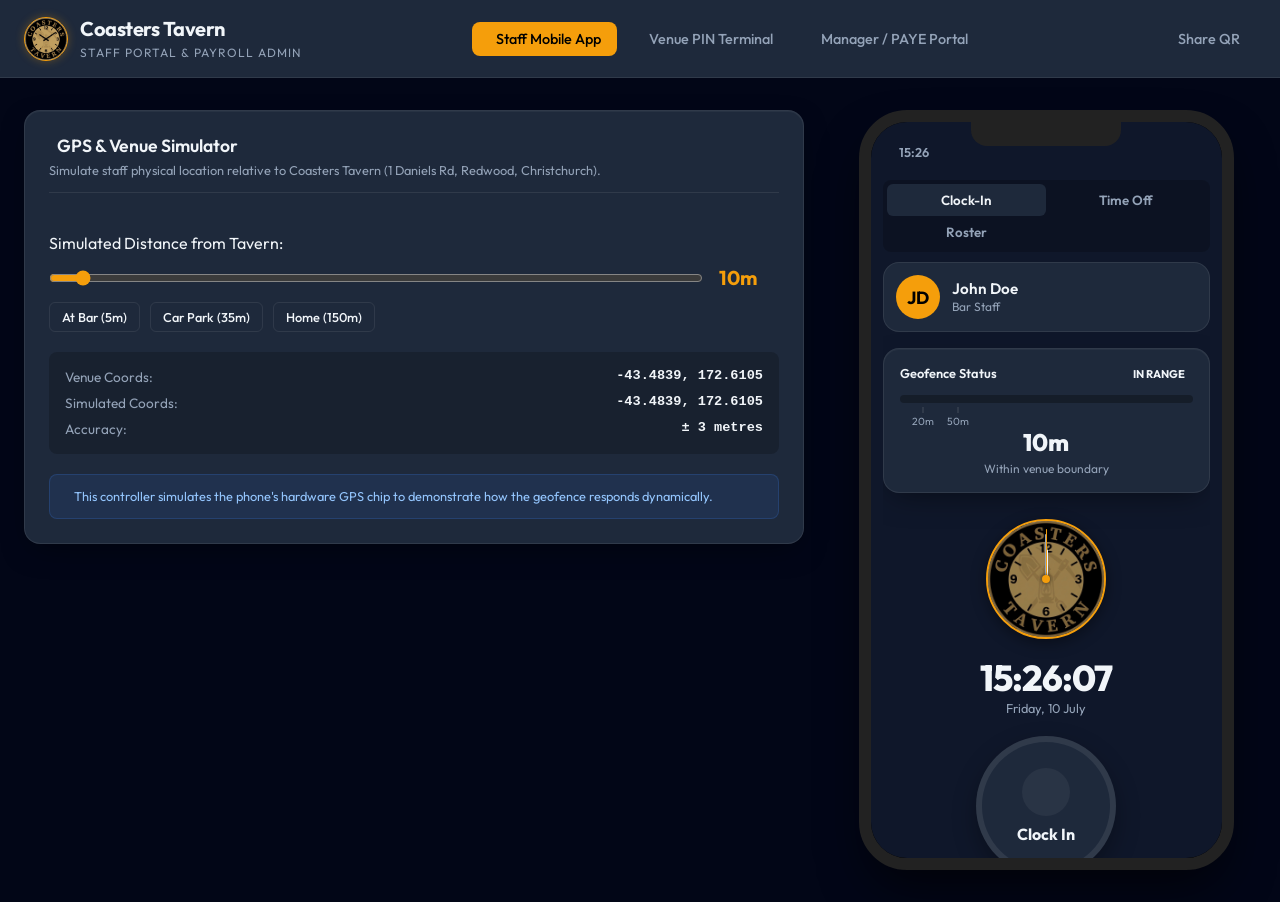
==== commit e0bf4ef3: "Auto-sync updates from local environment" ====
--- a/index.html
+++ b/index.html
@@ -104,6 +104,7 @@
                         <div class="phone-sub-nav">
                             <button class="sub-nav-btn active" id="sub-nav-clock" onclick="switchPhoneSubView('clock')">Clock-In</button>
                             <button class="sub-nav-btn" id="sub-nav-holiday" onclick="switchPhoneSubView('holiday')">Time Off</button>
+                            <button class="sub-nav-btn" id="sub-nav-roster" onclick="switchPhoneSubView('roster')">Roster</button>
                         </div>
 
                         <div class="phone-body">
@@ -218,6 +219,16 @@
                                     <div id="phone-requests-list" class="requests-list">
                                         <!-- Dynamic items -->
                                     </div>
+                                </div>
+                            </div>
+
+                            <!-- Phone Subview: Roster -->
+                            <div id="phone-roster-subview" class="phone-sub-panel">
+                                <div class="phone-subview-header">
+                                    <h3>My Upcoming Shifts</h3>
+                                </div>
+                                <div id="phone-roster-list" class="requests-list">
+                                    <!-- Dynamic items -->
                                 </div>
                             </div>
                         </div>
@@ -310,6 +321,8 @@
                 <div class="admin-tabs no-print">
                     <button class="admin-tab-btn active" id="tab-paye" onclick="switchAdminTab('paye')"><i data-lucide="dollar-sign"></i> PAYE Weekly Summary</button>
                     <button class="admin-tab-btn" id="tab-logs" onclick="switchAdminTab('logs')"><i data-lucide="history"></i> Geofence Clock-In Logs</button>
+                    <button class="admin-tab-btn" id="tab-roster" onclick="switchAdminTab('roster')"><i data-lucide="calendar"></i> Roster Planner</button>
+                    <button class="admin-tab-btn" id="tab-approvals" onclick="switchAdminTab('approvals')"><i data-lucide="check-square"></i> Shift Approvals</button>
                     <button class="admin-tab-btn" id="tab-holidays" onclick="switchAdminTab('holidays')"><i data-lucide="calendar"></i> Holiday Approvals</button>
                 </div>
 
@@ -414,6 +427,96 @@
                         </table>
                     </div>
                 </div>
+
+                <!-- Admin Tab Content 4: Roster Planner -->
+                <div id="admin-roster-panel" class="admin-tab-panel">
+                    <div class="panel-header no-print">
+                        <div>
+                            <h3>Roster Planner & Scheduler</h3>
+                            <p>Assign scheduled shifts to staff members. Rostered shifts are displayed on employee mobile views.</p>
+                        </div>
+                    </div>
+                    <div class="roster-planner-layout no-print card" style="background-color:rgba(0,0,0,0.1); margin-bottom:24px; padding: 16px;">
+                        <form id="roster-form" onsubmit="submitRosterShift(event)">
+                            <div style="display:grid; grid-template-columns: repeat(auto-fit, minmax(180px, 1fr)); gap:16px;">
+                                <div class="form-group">
+                                    <label for="roster-employee">Staff Member</label>
+                                    <select id="roster-employee" required style="width:100%; padding:8px; background-color:rgba(0,0,0,0.3)"></select>
+                                </div>
+                                <div class="form-group">
+                                    <label for="roster-date">Date</label>
+                                    <input type="date" id="roster-date" required min="2026-07-10" style="width:100%; padding:8px; background-color:rgba(0,0,0,0.3)">
+                                </div>
+                                <div class="form-group">
+                                    <label for="roster-start">Start Time</label>
+                                    <input type="time" id="roster-start" required value="09:00" style="width:100%; padding:8px; background-color:rgba(0,0,0,0.3)">
+                                </div>
+                                <div class="form-group">
+                                    <label for="roster-end">End Time</label>
+                                    <input type="time" id="roster-end" required value="17:00" style="width:100%; padding:8px; background-color:rgba(0,0,0,0.3)">
+                                </div>
+                            </div>
+                            <button type="submit" class="btn btn-primary" style="margin-top:12px;"><i data-lucide="plus"></i> Add Scheduled Shift</button>
+                        </form>
+                    </div>
+                    <div class="table-responsive">
+                        <table class="report-table">
+                            <thead>
+                                <tr>
+                                    <th>Date</th>
+                                    <th>Employee</th>
+                                    <th>Role</th>
+                                    <th>Scheduled Shift</th>
+                                    <th>Status</th>
+                                    <th class="no-print">Action</th>
+                                </tr>
+                            </thead>
+                            <tbody id="roster-table-body">
+                                <!-- Dynamic roster rows -->
+                            </tbody>
+                        </table>
+                    </div>
+                </div>
+
+                <!-- Admin Tab Content 5: Shift Approvals -->
+                <div id="admin-approvals-panel" class="admin-tab-panel">
+                    <div class="panel-header no-print">
+                        <div>
+                            <h3>Completed Shift Approvals</h3>
+                            <p>Authorize completed staff shifts. Unauthorised shifts are excluded from final PAYE payouts.</p>
+                        </div>
+                        <div class="actions">
+                            <div class="form-group" style="margin-bottom:0; display:flex; align-items:center; gap:8px;">
+                                <label for="authoriser-manager" style="margin-bottom:0; white-space:nowrap;">Authorising As:</label>
+                                <select id="authoriser-manager" style="width:200px; padding:6px 12px; background-color:rgba(0,0,0,0.3)">
+                                    <option value="System Admin (Admin)">System Admin (Admin)</option>
+                                    <option value="Alice Green (Duty Mgr)">Alice Green (Duty Mgr)</option>
+                                    <option value="Bob Johnson (Duty Mgr)">Bob Johnson (Duty Mgr)</option>
+                                </select>
+                            </div>
+                        </div>
+                    </div>
+                    <div class="table-responsive">
+                        <table class="report-table">
+                            <thead>
+                                <tr>
+                                    <th>Shift Date</th>
+                                    <th>Employee</th>
+                                    <th>Role</th>
+                                    <th>Clock-In / Out</th>
+                                    <th>Net Hours</th>
+                                    <th>Method</th>
+                                    <th>Geofence Status</th>
+                                    <th>Approval Status</th>
+                                    <th class="no-print">Action</th>
+                                </tr>
+                            </thead>
+                            <tbody id="approvals-table-body">
+                                <!-- Dynamic approvals rows -->
+                            </tbody>
+                        </table>
+                    </div>
+                </div>
             </div>
         </section>
     </main>
--- a/style.css
+++ b/style.css
@@ -1252,7 +1252,13 @@
     body {
         background-color: #fff !important;
         color: #000 !important;
-        font-size: 11pt !important;
+        font-size: 10pt !important;
+        font-family: Arial, sans-serif !important;
+    }
+    
+    @page {
+        size: A4 portrait;
+        margin: 20mm 15mm 20mm 15mm;
     }
     
     .app-content {
@@ -1268,8 +1274,12 @@
         display: block !important;
     }
     
-    #admin-paye-panel.admin-tab-panel {
+    #admin-paye-panel.admin-tab-panel,
+    #admin-logs-panel.admin-tab-panel,
+    #admin-roster-panel.admin-tab-panel,
+    #admin-approvals-panel.admin-tab-panel {
         display: block !important;
+        page-break-after: always !important;
     }
     
     .admin-tabs-container {
@@ -1281,28 +1291,86 @@
     
     .print-only-header {
         display: block !important;
-        margin-bottom: 30px;
+        margin-bottom: 20px;
         color: #000 !important;
+        border-bottom: 2px solid #333;
+        padding-bottom: 8px;
     }
     
     .print-only-header h2 {
-        font-size: 18pt !important;
+        font-size: 16pt !important;
         font-weight: bold;
+        margin: 0 0 5px 0;
     }
     
     .report-table {
         color: #000 !important;
         width: 100% !important;
+        border-collapse: collapse !important;
+        margin-top: 15px !important;
     }
     
     .report-table th {
         background-color: #f1f5f9 !important;
-        border-bottom: 2px solid #000 !important;
+        border: 1px solid #000 !important;
         color: #000 !important;
+        font-weight: bold !important;
+        padding: 6px 8px !important;
+        font-size: 9pt !important;
     }
     
     .report-table td {
-        border-bottom: 1px solid #e2e8f0 !important;
+        border: 1px solid #ddd !important;
         color: #000 !important;
-    }
-}
+        padding: 6px 8px !important;
+        font-size: 9pt !important;
+    }
+    
+    tr {
+        page-break-inside: avoid !important;
+    }
+    
+    thead {
+        display: table-header-group !important;
+    }
+}
+
+/* Grouped Logs & Roster Styles */
+tr.log-date-header td {
+    background-color: rgba(245, 158, 11, 0.1) !important;
+    color: var(--color-primary) !important;
+    font-weight: bold !important;
+    font-size: 0.95rem;
+    text-align: left;
+    padding: 10px 14px;
+    border-bottom: 2px solid var(--color-primary);
+}
+
+.log-meta-details {
+    display: block;
+    font-size: 0.75rem;
+    color: var(--color-text-muted);
+    margin-top: 4px;
+    line-height: 1.2;
+}
+
+.phone-roster-card {
+    background-color: rgba(255, 255, 255, 0.05);
+    border-left: 4px solid var(--color-primary);
+    border-radius: var(--border-radius-sm);
+    padding: 12px;
+    margin-bottom: 12px;
+}
+
+.phone-roster-card h5 {
+    margin: 0 0 4px 0;
+    font-size: 0.95rem;
+    color: var(--color-text-main);
+}
+
+.phone-roster-card p {
+    margin: 2px 0;
+    font-size: 0.8rem;
+    color: var(--color-text-muted);
+}
+
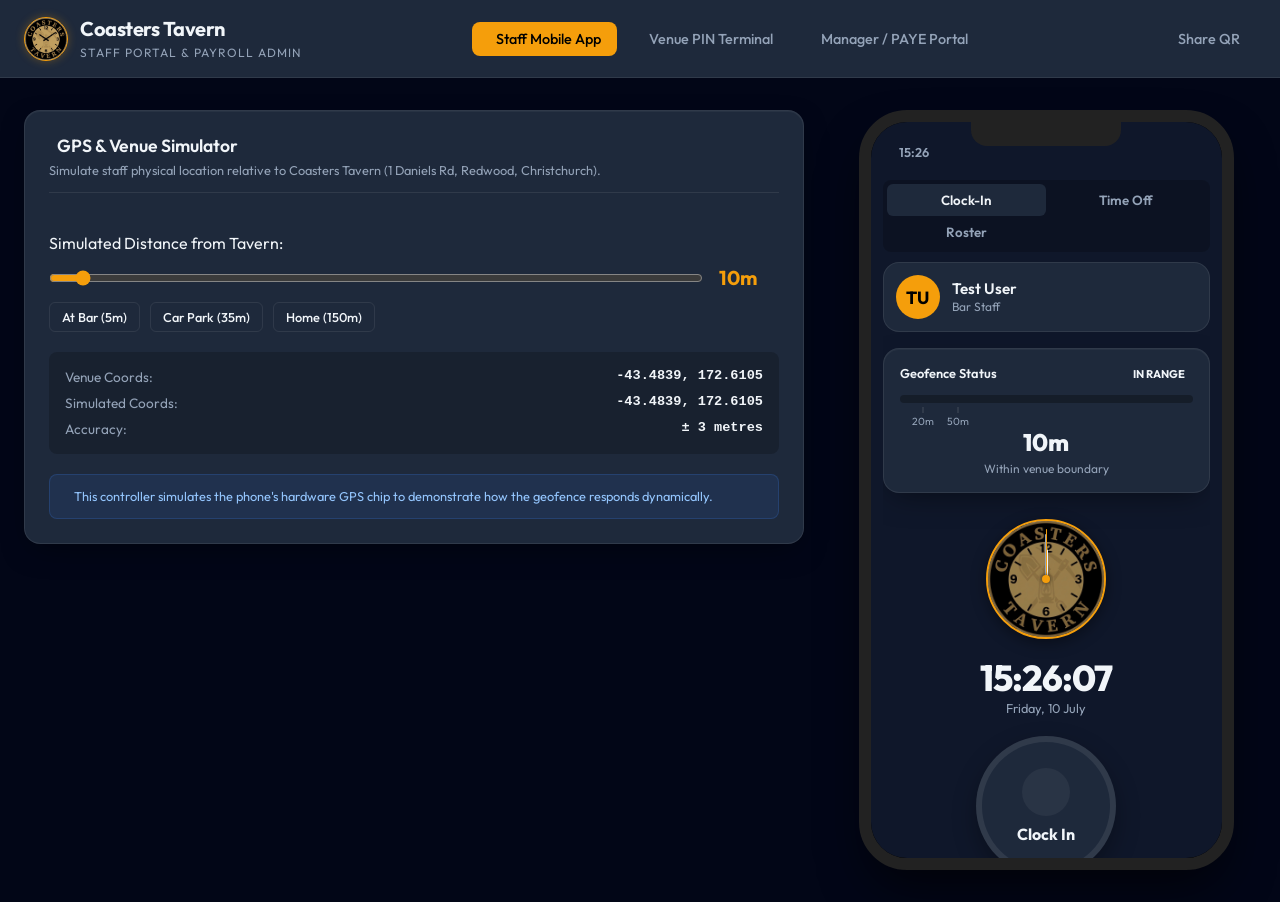
==== commit 44371b56: "Update default employee with PIN 1111 to Test User" ====
--- a/index.html
+++ b/index.html
@@ -111,9 +111,9 @@
                             <!-- Phone Subview: Clock In -->
                             <div id="phone-clock-subview" class="phone-sub-panel active">
                                 <div class="profile-card">
-                                    <div class="avatar">JD</div>
+                                    <div class="avatar">TU</div>
                                     <div class="profile-info">
-                                        <h4>John Doe</h4>
+                                        <h4>Test User</h4>
                                         <p>Bar Staff</p>
                                     </div>
                                 </div>
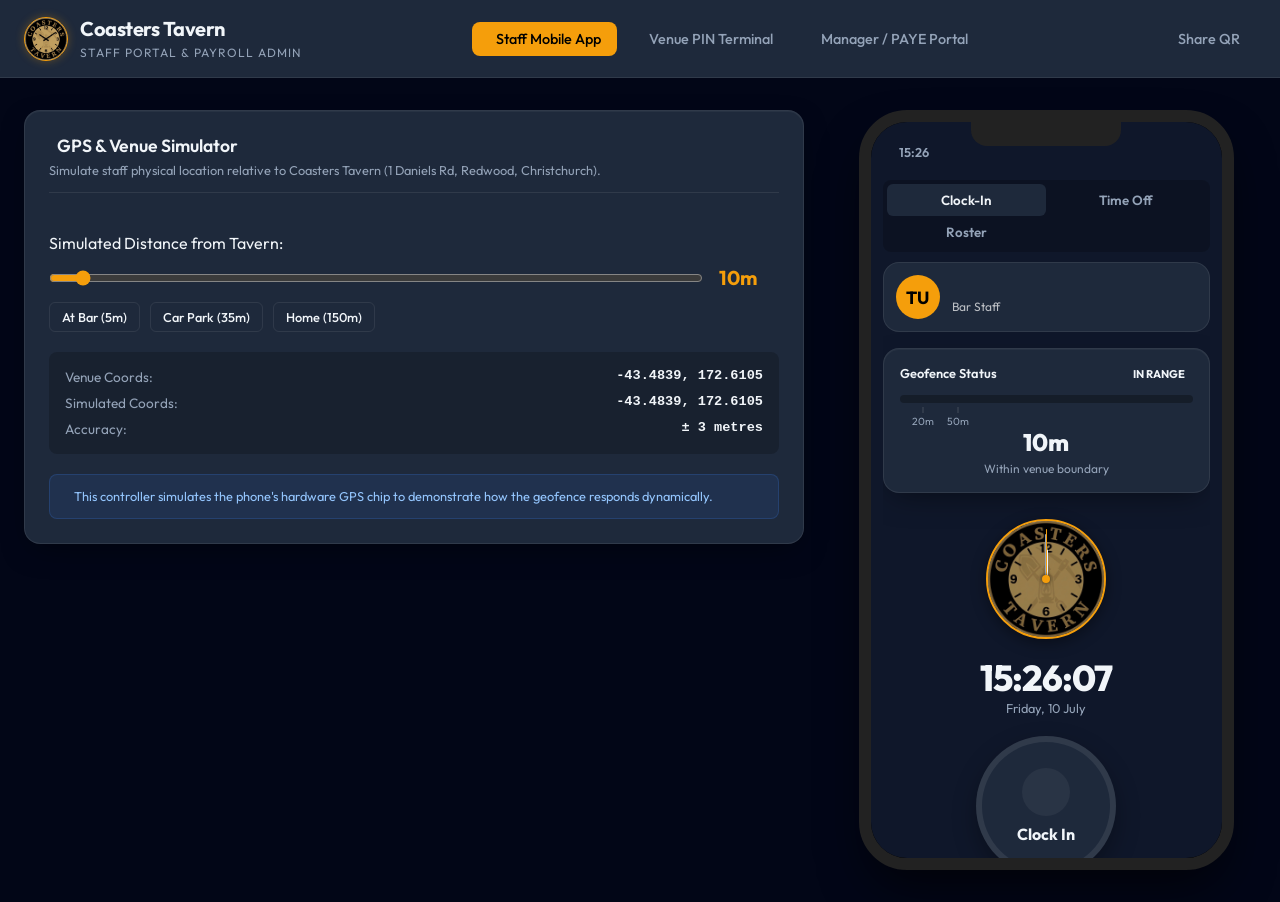
==== commit 10aac072: "Populate full FOH roster and add interactive profile switcher to mobile mockup" ====
--- a/index.html
+++ b/index.html
@@ -111,11 +111,14 @@
                             <!-- Phone Subview: Clock In -->
                             <div id="phone-clock-subview" class="phone-sub-panel active">
                                 <div class="profile-card">
-                                    <div class="avatar">TU</div>
-                                    <div class="profile-info">
-                                        <h4>Test User</h4>
-                                        <p>Bar Staff</p>
-                                    </div>
+                                    <div class="avatar" id="phone-avatar">TU</div>
+                                    <div class="profile-info" style="flex:1;">
+                                        <select id="phone-user-select" style="background:transparent; border:none; color:white; font-weight:600; font-size:16px; padding:0; margin:0; outline:none; cursor:pointer; width:100%; -webkit-appearance:none; -moz-appearance:none; appearance:none; display:block; line-height:1.2;">
+                                            <!-- Dynamically populated -->
+                                        </select>
+                                        <p id="phone-user-role" style="font-size:12px; color:rgba(255,255,255,0.7); margin:0;">Bar Staff</p>
+                                    </div>
+                                    <i data-lucide="chevron-down" style="color:rgba(255,255,255,0.7); width:16px; height:16px;"></i>
                                 </div>
 
                                 <!-- Dynamic Distance Indicator -->
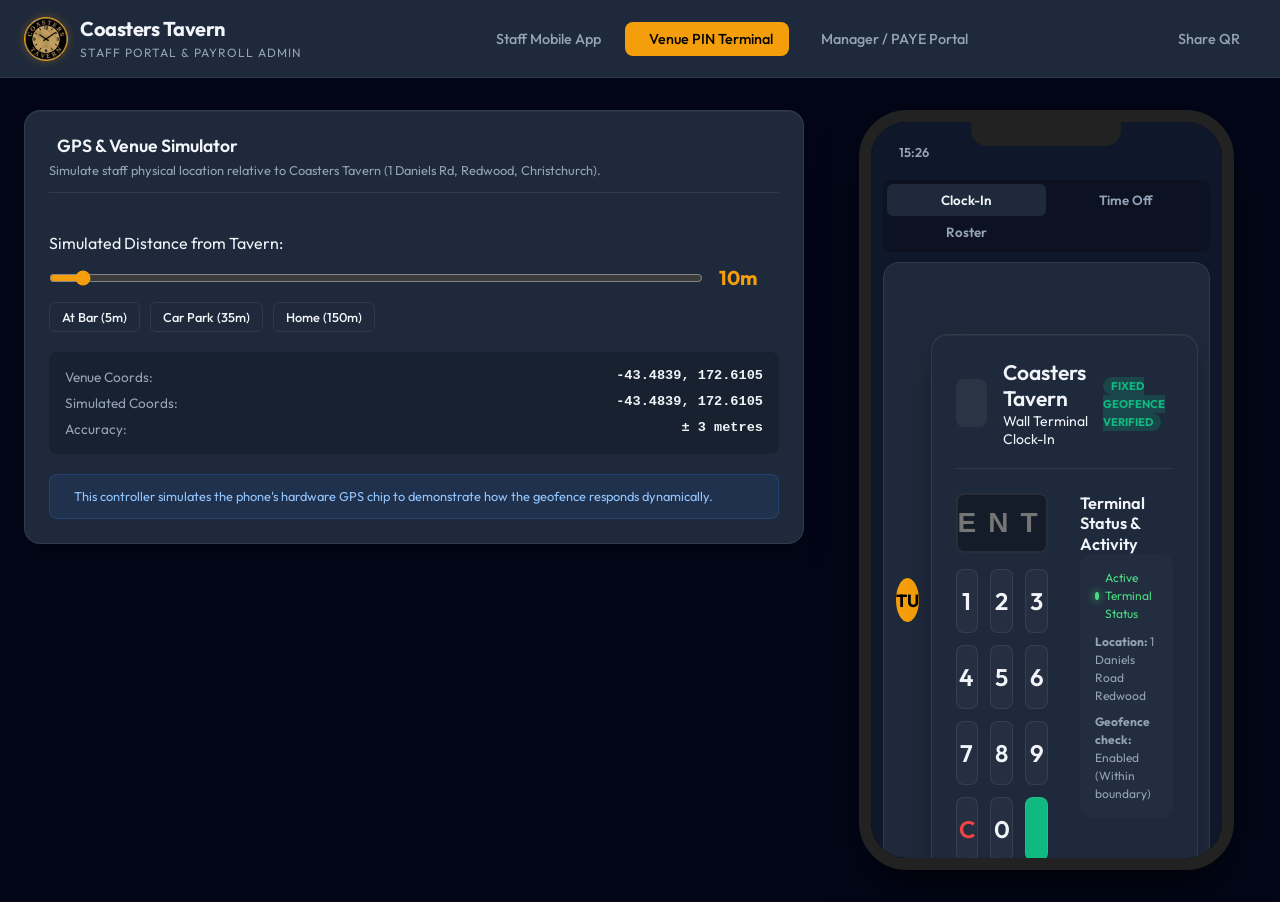
==== commit 0ed08f34: "Add mobile page, update app.js and index.html" ====
--- a/index.html
+++ b/index.html
@@ -22,13 +22,13 @@
             </div>
         </div>
         <nav class="app-nav">
-            <button class="nav-btn active" id="nav-btn-employee" onclick="switchView('employee')">
+            <a class="nav-btn" href="mobile.html" target="_blank" style="text-decoration:none;">
                 <i data-lucide="smartphone"></i> Staff Mobile App
-            </button>
-            <button class="nav-btn" id="nav-btn-terminal" onclick="switchView('terminal')">
+            </a>
+            <button class="nav-btn active" id="nav-btn-terminal" onclick="switchView('terminal')">
                 <i data-lucide="tablet"></i> Venue PIN Terminal
             </button>
-            <button class="nav-btn" id="nav-btn-admin" onclick="switchView('admin')">
+            <button class="nav-btn" id="nav-btn-admin" onclick="checkAdminAccess()">
                 <i data-lucide="shield-check"></i> Manager / PAYE Portal
             </button>
         </nav>
@@ -116,132 +116,9 @@
                                         <select id="phone-user-select" style="background:transparent; border:none; color:white; font-weight:600; font-size:16px; padding:0; margin:0; outline:none; cursor:pointer; width:100%; -webkit-appearance:none; -moz-appearance:none; appearance:none; display:block; line-height:1.2;">
                                             <!-- Dynamically populated -->
                                         </select>
-                                        <p id="phone-user-role" style="font-size:12px; color:rgba(255,255,255,0.7); margin:0;">Bar Staff</p>
-                                    </div>
-                                    <i data-lucide="chevron-down" style="color:rgba(255,255,255,0.7); width:16px; height:16px;"></i>
-                                </div>
-
-                                <!-- Dynamic Distance Indicator -->
-                                <div class="distance-gauge card">
-                                    <div class="gauge-header">
-                                        <span>Geofence Status</span>
-                                        <span class="badge" id="gauge-badge">In Range</span>
-                                    </div>
-                                    <div class="gauge-bar-container">
-                                        <div class="gauge-bar" id="gauge-bar"></div>
-                                        <div class="gauge-marker" style="left: 8%;">
-                                            <span class="marker-label">20m</span>
-                                        </div>
-                                        <div class="gauge-marker" style="left: 20%;">
-                                            <span class="marker-label">50m</span>
-                                        </div>
-                                    </div>
-                                    <div class="distance-readout">
-                                        <span class="distance-val" id="distance-readout-val">10m</span>
-                                        <span class="distance-desc" id="distance-readout-desc">Within venue boundary</span>
-                                    </div>
-                                </div>
-
-                                <!-- Main Clock Action -->
-                                <div class="clock-action-container">
-                                    <div class="analog-clock-wrapper">
-                                        <div class="analog-clock">
-                                            <img src="logo_clean.png" alt="Clock Face" class="analog-clock-face">
-                                            <div class="analog-hand analog-hand-hour"></div>
-                                            <div class="analog-hand analog-hand-minute"></div>
-                                            <div class="analog-hand analog-hand-second"></div>
-                                            <div class="analog-center"></div>
-                                        </div>
-                                    </div>
-                                    <div class="digital-clock" id="live-time">15:26:07</div>
-                                    <div class="digital-date" id="live-date">Friday, 10 July</div>
-                                    
-                                    <button class="btn-clock" id="clock-btn" onclick="toggleClock()">
-                                        <div class="clock-icon-wrapper">
-                                            <i data-lucide="power" size="32"></i>
-                                        </div>
-                                        <span id="clock-btn-text">Clock In</span>
-                                    </button>
-
-                                    <div class="shift-timer-display" id="shift-timer-display" style="display: none;">
-                                        Shift Duration: <span id="shift-duration-val">00:00:00</span>
-                                        <div class="break-controls" id="break-controls" style="margin-top: 10px;">
-                                            <button class="btn btn-sm btn-outline" id="break-btn" onclick="toggleBreak()">
-                                                <i data-lucide="coffee"></i> <span id="break-btn-text">Start Break</span>
-                                            </button>
-                                        </div>
-                                    </div>
-                                </div>
-
-                                <!-- QR Code Sign-on Bypass -->
-                                <div class="qr-bypass-section card" id="qr-bypass-card" style="display: none;">
-                                    <div class="qr-bypass-header">
-                                        <i data-lucide="qr-code"></i>
-                                        <div>
-                                            <h5>Location Flagged</h5>
-                                            <p>Scan Tavern Bar QR to authorize clock-in</p>
-                                        </div>
-                                    </div>
-                                    <button class="btn btn-sm btn-primary btn-block" onclick="simulateQRScan()">
-                                        Scan Venue QR Code
-                                    </button>
-                                </div>
-                            </div>
-
-                            <!-- Phone Subview: Holiday Requests -->
-                            <div id="phone-holiday-subview" class="phone-sub-panel">
-                                <div class="phone-subview-header">
-                                    <h3>Request Time Off</h3>
-                                </div>
-                                <form id="holiday-form" onsubmit="submitHolidayRequest(event)">
-                                    <div class="form-group">
-                                        <label for="holiday-start">Start Date</label>
-                                        <input type="date" id="holiday-start" required min="2026-07-10">
-                                    </div>
-                                    <div class="form-group">
-                                        <label for="holiday-end">End Date</label>
-                                        <input type="date" id="holiday-end" required min="2026-07-10">
-                                    </div>
-                                    <div class="form-group">
-                                        <label for="holiday-type">Leave Type</label>
-                                        <select id="holiday-type">
-                                            <option value="Annual Leave">Annual Leave</option>
-                                            <option value="Sick Leave">Sick Leave</option>
-                                            <option value="Unpaid Leave">Unpaid Leave</option>
-                                        </select>
-                                    </div>
-                                    <div class="form-group">
-                                        <label for="holiday-reason">Reason (Optional)</label>
-                                        <textarea id="holiday-reason" rows="2" placeholder="Describe leave details..."></textarea>
-                                    </div>
-                                    <button type="submit" class="btn btn-primary btn-block">Submit Request</button>
-                                </form>
-
-                                <div class="phone-requests-list-container">
-                                    <h4>Your Requests</h4>
-                                    <div id="phone-requests-list" class="requests-list">
-                                        <!-- Dynamic items -->
-                                    </div>
-                                </div>
-                            </div>
-
-                            <!-- Phone Subview: Roster -->
-                            <div id="phone-roster-subview" class="phone-sub-panel">
-                                <div class="phone-subview-header">
-                                    <h3>My Upcoming Shifts</h3>
-                                </div>
-                                <div id="phone-roster-list" class="requests-list">
-                                    <!-- Dynamic items -->
-                                </div>
-                            </div>
-                        </div>
-                    </div>
-                </div>
-            </div>
-        </section>
 
         <!-- View 2: Venue PIN Terminal (Phoneless Staff) -->
-        <section id="terminal-view" class="view-panel no-print">
+        <section id="terminal-view" class="view-panel active no-print">
             <div class="terminal-container card">
                 <div class="terminal-header">
                     <div class="terminal-logo">
@@ -280,9 +157,11 @@
 
                     <!-- Right Side: Active Terminal Status / Roster -->
                     <div class="terminal-info">
-                        <h3>Employee Quick Reference PINs</h3>
-                        <div class="pin-reference-list" id="pin-ref-list">
-                            <!-- Dynamic items -->
+                        <h3>Terminal Status & Activity</h3>
+                        <div style="background: rgba(255,255,255,0.02); border: 1px solid var(--border); border-radius: 12px; padding: 15px; font-size: 0.85rem; color: var(--muted); margin-bottom: 15px; box-sizing: border-box;">
+                            <p style="margin-bottom: 10px; display: flex; align-items: center; gap: 6px; color: #4ade80;"><span style="width: 8px; height: 8px; border-radius: 50%; background: #4ade80; display: inline-block; box-shadow: 0 0 8px #4ade80;"></span> Active Terminal Status</p>
+                            <p style="margin-bottom: 8px;"><strong>Location:</strong> 1 Daniels Road Redwood</p>
+                            <p><strong>Geofence check:</strong> Enabled (Within boundary)</p>
                         </div>
                         <div id="terminal-feedback" class="terminal-feedback">
                             <!-- Feedback alert message -->
@@ -327,6 +206,7 @@
                     <button class="admin-tab-btn" id="tab-roster" onclick="switchAdminTab('roster')"><i data-lucide="calendar"></i> Roster Planner</button>
                     <button class="admin-tab-btn" id="tab-approvals" onclick="switchAdminTab('approvals')"><i data-lucide="check-square"></i> Shift Approvals</button>
                     <button class="admin-tab-btn" id="tab-holidays" onclick="switchAdminTab('holidays')"><i data-lucide="calendar"></i> Holiday Approvals</button>
+                    <button class="admin-tab-btn" id="tab-pins" onclick="switchAdminTab('pins')"><i data-lucide="key"></i> Employee PINs</button>
                 </div>
 
                 <!-- Admin Tab Content 1: PAYE Summary (Printable) -->
@@ -520,6 +400,19 @@
                         </table>
                     </div>
                 </div>
+
+                <!-- Admin Tab Content 6: Employee PINs -->
+                <div id="admin-pins-panel" class="admin-tab-panel">
+                    <div class="panel-header no-print">
+                        <div>
+                            <h3>Employee Quick Reference PINs</h3>
+                            <p>Confidential PIN code references for phone-less terminal logins.</p>
+                        </div>
+                    </div>
+                    <div class="pin-reference-list" id="pin-ref-list" style="margin-top: 15px; display: grid; grid-template-columns: repeat(auto-fill, minmax(220px, 1fr)); gap: 10px;">
+                        <!-- Dynamic items -->
+                    </div>
+                </div>
             </div>
         </section>
     </main>
--- a/style.css
+++ b/style.css
@@ -819,19 +819,19 @@
 .pin-ref-item {
     display: flex;
     justify-content: space-between;
-    font-size: 0.9rem;
-    padding: 8px 0;
-    border-bottom: 1px solid rgba(255, 255, 255, 0.04);
-}
-
-.pin-ref-item:last-child {
-    border-bottom: none;
-}
-
-.pin-ref-item strong {
-    color: var(--color-primary);
-    font-family: monospace;
-    font-size: 1rem;
+    align-items: center;
+    font-size: 0.85rem;
+    padding: 10px 14px;
+    background: rgba(255, 255, 255, 0.02);
+    border: 1px solid rgba(255, 255, 255, 0.06);
+    border-radius: var(--border-radius-sm);
+    transition: all 0.2s ease;
+}
+
+.pin-ref-item:hover {
+    background: rgba(255, 255, 255, 0.05);
+    border-color: var(--color-primary);
+    transform: translateY(-1px);
 }
 
 .terminal-feedback {
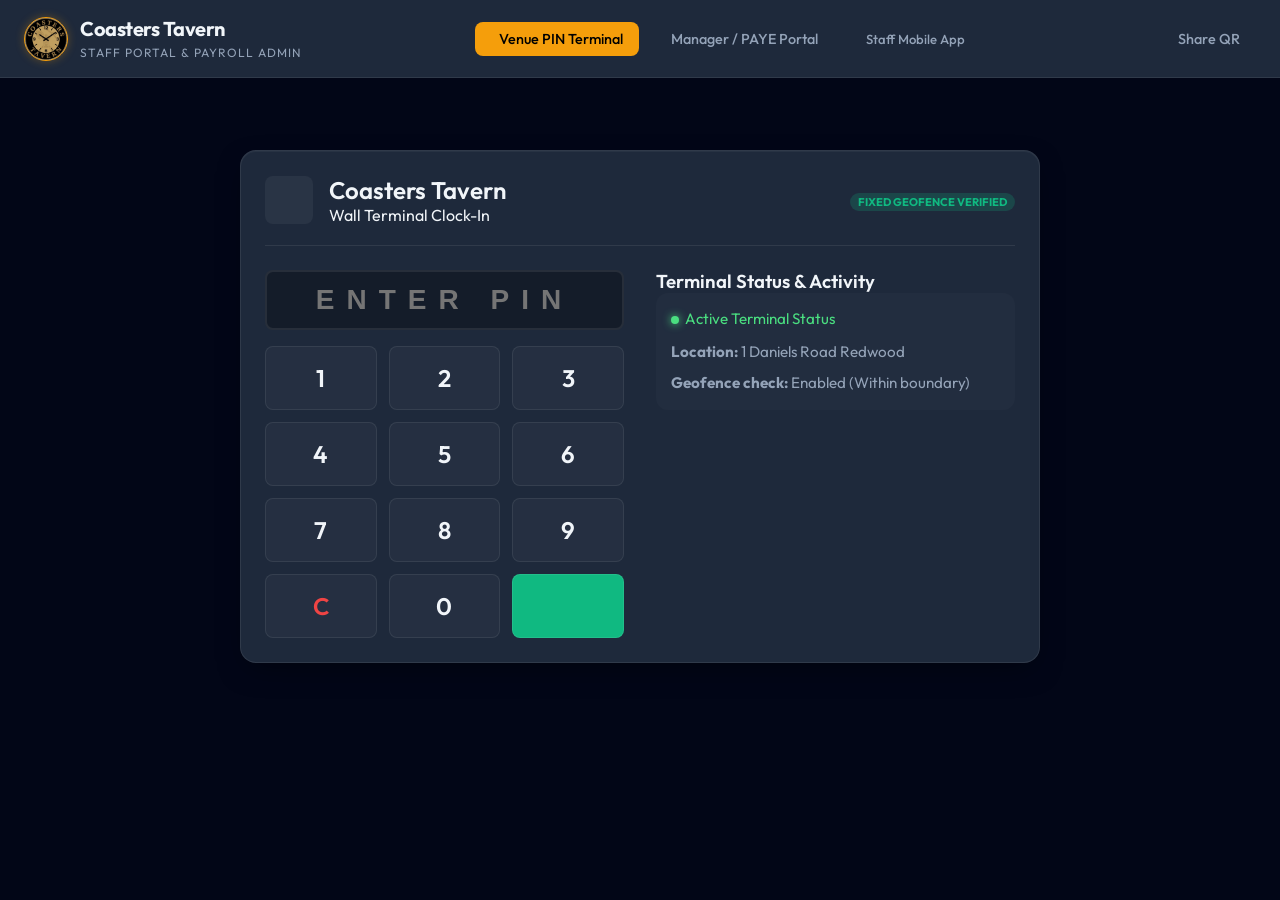
==== commit 008d8a8d: "Production build: replace GPS simulator with real geolocation, real QR scanner, remove phone mockup " ====
--- a/index.html
+++ b/index.html
@@ -22,15 +22,15 @@
             </div>
         </div>
         <nav class="app-nav">
-            <a class="nav-btn" href="mobile.html" target="_blank" style="text-decoration:none;">
-                <i data-lucide="smartphone"></i> Staff Mobile App
-            </a>
             <button class="nav-btn active" id="nav-btn-terminal" onclick="switchView('terminal')">
                 <i data-lucide="tablet"></i> Venue PIN Terminal
             </button>
             <button class="nav-btn" id="nav-btn-admin" onclick="checkAdminAccess()">
                 <i data-lucide="shield-check"></i> Manager / PAYE Portal
             </button>
+            <a class="nav-btn" href="mobile.html" style="text-decoration:none; font-size:0.82rem;">
+                <i data-lucide="smartphone"></i> Staff Mobile App
+            </a>
         </nav>
         <div class="header-share">
             <button class="nav-btn btn-outline" id="share-btn" onclick="toggleShareQR(event)">
@@ -47,76 +47,6 @@
     </header>
 
     <main class="app-content">
-        <!-- View 1: Staff Mobile App (Simulated Phone Viewport) -->
-        <section id="employee-view" class="view-panel active no-print">
-            <div class="simulation-layout">
-                <!-- Left side: Simulation Controls -->
-                <div class="sim-controls card">
-                    <div class="card-header">
-                        <h3><i data-lucide="sliders"></i> GPS & Venue Simulator</h3>
-                        <p>Simulate staff physical location relative to Coasters Tavern (1 Daniels Rd, Redwood, Christchurch).</p>
-                    </div>
-                    <div class="control-group">
-                        <label for="distance-slider">Simulated Distance from Tavern:</label>
-                        <div class="slider-wrapper">
-                            <input type="range" id="distance-slider" min="0" max="250" value="10" oninput="updateSimulatedLocation(this.value)">
-                            <span id="slider-val">10m</span>
-                        </div>
-                        <div class="quick-positions">
-                            <button class="btn btn-sm btn-outline" onclick="setQuickPosition(5)">At Bar (5m)</button>
-                            <button class="btn btn-sm btn-outline" onclick="setQuickPosition(35)">Car Park (35m)</button>
-                            <button class="btn btn-sm btn-outline" onclick="setQuickPosition(150)">Home (150m)</button>
-                        </div>
-                    </div>
-                    <div class="location-details">
-                        <div class="detail-row">
-                            <span class="label">Venue Coords:</span>
-                            <span class="value">-43.4839, 172.6105</span>
-                        </div>
-                        <div class="detail-row">
-                            <span class="label">Simulated Coords:</span>
-                            <span class="value" id="sim-coords">-43.4839, 172.6105</span>
-                        </div>
-                        <div class="detail-row">
-                            <span class="label">Accuracy:</span>
-                            <span class="value">± 3 metres</span>
-                        </div>
-                    </div>
-                    <div class="sim-notice">
-                        <i data-lucide="info"></i>
-                        <p>This controller simulates the phone's hardware GPS chip to demonstrate how the geofence responds dynamically.</p>
-                    </div>
-                </div>
-
-                <!-- Right side: Mobile Mockup -->
-                <div class="phone-mockup">
-                    <div class="phone-notch"></div>
-                    <div class="phone-screen">
-                        <div class="phone-header">
-                            <span class="time-widget" id="phone-time">15:26</span>
-                            <div class="status-icons">
-                                <i data-lucide="wifi"></i>
-                                <i data-lucide="battery"></i>
-                            </div>
-                        </div>
-
-                        <!-- Phone Sub-views: Clock In vs Holiday Requests -->
-                        <div class="phone-sub-nav">
-                            <button class="sub-nav-btn active" id="sub-nav-clock" onclick="switchPhoneSubView('clock')">Clock-In</button>
-                            <button class="sub-nav-btn" id="sub-nav-holiday" onclick="switchPhoneSubView('holiday')">Time Off</button>
-                            <button class="sub-nav-btn" id="sub-nav-roster" onclick="switchPhoneSubView('roster')">Roster</button>
-                        </div>
-
-                        <div class="phone-body">
-                            <!-- Phone Subview: Clock In -->
-                            <div id="phone-clock-subview" class="phone-sub-panel active">
-                                <div class="profile-card">
-                                    <div class="avatar" id="phone-avatar">TU</div>
-                                    <div class="profile-info" style="flex:1;">
-                                        <select id="phone-user-select" style="background:transparent; border:none; color:white; font-weight:600; font-size:16px; padding:0; margin:0; outline:none; cursor:pointer; width:100%; -webkit-appearance:none; -moz-appearance:none; appearance:none; display:block; line-height:1.2;">
-                                            <!-- Dynamically populated -->
-                                        </select>
-
         <!-- View 2: Venue PIN Terminal (Phoneless Staff) -->
         <section id="terminal-view" class="view-panel active no-print">
             <div class="terminal-container card">
@@ -226,7 +156,7 @@
                     <div class="print-only-header">
                         <h2>Coasters Tavern - PAYE Payroll Summary</h2>
                         <p><strong>Location:</strong> 1 Daniels Road Redwood, Christchurch, New Zealand</p>
-                        <p><strong>Report Date:</strong> Friday, 10 July 2026</p>
+                        <p><strong>Report Date:</strong> <span id="print-report-date"></span></p>
                         <hr>
                     </div>
 
@@ -417,25 +347,7 @@
         </section>
     </main>
 
-    <!-- Scanner Mock Modal Overlay -->
-    <div id="qr-modal" class="modal no-print">
-        <div class="modal-content">
-            <div class="modal-header">
-                <h3>Scanning Venue QR Code...</h3>
-                <button class="close-btn" onclick="closeQRModal()">&times;</button>
-            </div>
-            <div class="modal-body text-center">
-                <div class="qr-camera-feed">
-                    <div class="scanner-laser"></div>
-                    <i data-lucide="qr-code" size="80" class="qr-placeholder"></i>
-                </div>
-                <p>Align the Coasters Tavern Counter QR code within the frame to authorize clock-in.</p>
-                <div class="alert alert-success" id="qr-success-message" style="display: none;">
-                    <i data-lucide="check-circle-2"></i> QR Code Successfully Scanned! Location Verified.
-                </div>
-            </div>
-        </div>
-    </div>
+
 
     <!-- Main Logic script -->
     <script src="app.js"></script>
